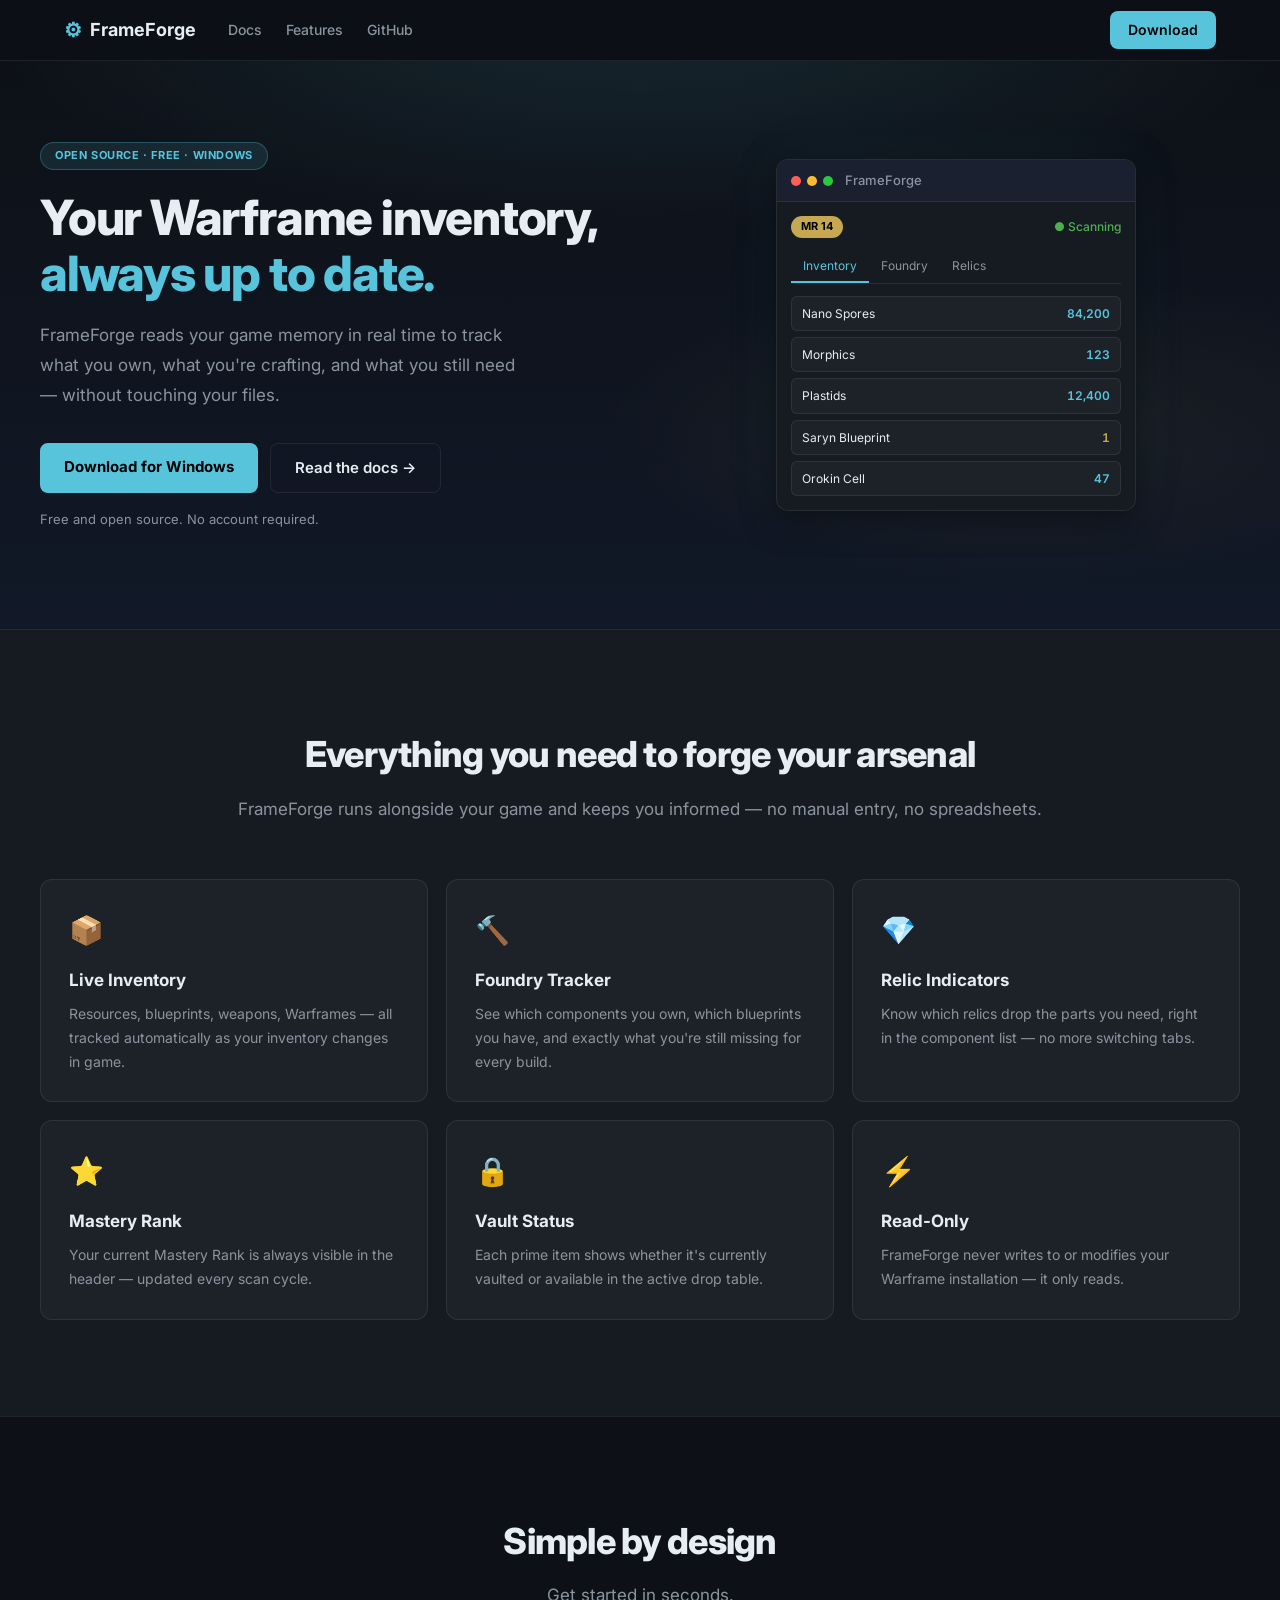
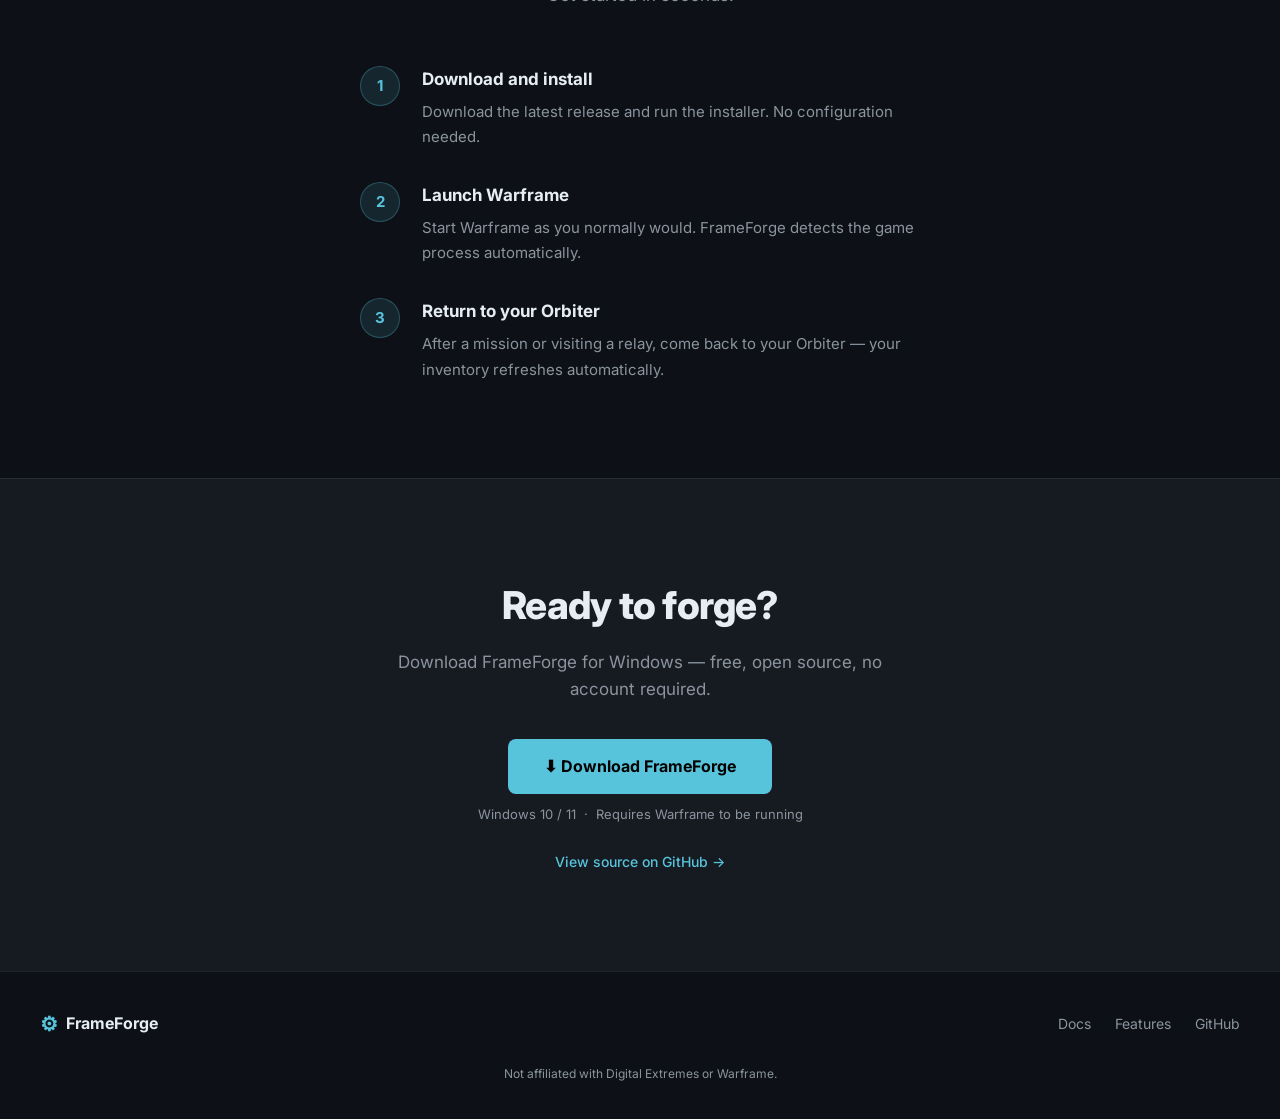
==== index.html @ 362a8614 "First Upload" ====
<!DOCTYPE html>
<html lang="en">
<head>
  <meta charset="UTF-8">
  <meta name="viewport" content="width=device-width, initial-scale=1.0">
  <meta name="description" content="FrameForge — A free Warframe companion app that tracks your inventory, foundry progress, and more in real time.">
  <title>FrameForge — Warframe Companion</title>
  <link rel="preconnect" href="https://fonts.googleapis.com">
  <link rel="preconnect" href="https://fonts.gstatic.com" crossorigin>
  <link href="https://fonts.googleapis.com/css2?family=Inter:wght@400;500;600;700;800&display=swap" rel="stylesheet">
  <link rel="stylesheet" href="css/style.css">
</head>
<body>

  <nav class="nav">
    <div class="nav-inner">
      <a href="index.html" class="nav-logo">
        <span class="logo-icon">⚙</span>
        FrameForge
      </a>
      <div class="nav-links">
        <a href="docs.html">Docs</a>
        <a href="#features">Features</a>
        <a href="https://github.com/Sikewyrm/FrameForge" target="_blank" rel="noopener">GitHub</a>
      </div>
      <a href="#download" class="btn-download">Download</a>
    </div>
  </nav>

  <main>

    <!-- Hero -->
    <section class="hero">
      <div class="hero-bg"></div>
      <div class="hero-inner">
        <div class="hero-text">
          <div class="hero-badge">Open Source · Free · Windows</div>
          <h1 class="hero-title">
            Your Warframe inventory,<br>
            <span class="accent">always up to date.</span>
          </h1>
          <p class="hero-subtitle">
            FrameForge reads your game memory in real time to track what you own,
            what you're crafting, and what you still need — without touching your files.
          </p>
          <div class="hero-actions">
            <a href="#download" class="btn-primary">Download for Windows</a>
            <a href="docs.html" class="btn-outline">Read the docs →</a>
          </div>
          <p class="hero-note">Free and open source. No account required.</p>
        </div>
        <div class="hero-visual">
          <div class="app-preview">
            <div class="preview-bar">
              <span class="preview-dot red"></span>
              <span class="preview-dot yellow"></span>
              <span class="preview-dot green"></span>
              <span class="preview-title">FrameForge</span>
            </div>
            <div class="preview-content">
              <div class="preview-header">
                <span class="preview-mr">MR 14</span>
                <span class="preview-status">● Scanning</span>
              </div>
              <div class="preview-tabs">
                <span class="tab active">Inventory</span>
                <span class="tab">Foundry</span>
                <span class="tab">Relics</span>
              </div>
              <div class="preview-items">
                <div class="preview-item">
                  <span class="item-name">Nano Spores</span>
                  <span class="item-count">84,200</span>
                </div>
                <div class="preview-item">
                  <span class="item-name">Morphics</span>
                  <span class="item-count">123</span>
                </div>
                <div class="preview-item">
                  <span class="item-name">Plastids</span>
                  <span class="item-count">12,400</span>
                </div>
                <div class="preview-item">
                  <span class="item-name">Saryn Blueprint</span>
                  <span class="item-count gold">1</span>
                </div>
                <div class="preview-item">
                  <span class="item-name">Orokin Cell</span>
                  <span class="item-count">47</span>
                </div>
              </div>
            </div>
          </div>
        </div>
      </div>
    </section>

    <!-- Features -->
    <section class="features" id="features">
      <div class="section-inner">
        <div class="section-header">
          <h2>Everything you need to forge your arsenal</h2>
          <p>FrameForge runs alongside your game and keeps you informed — no manual entry, no spreadsheets.</p>
        </div>
        <div class="feature-grid">
          <div class="feature-card">
            <div class="feature-icon">📦</div>
            <h3>Live Inventory</h3>
            <p>Resources, blueprints, weapons, Warframes — all tracked automatically as your inventory changes in game.</p>
          </div>
          <div class="feature-card">
            <div class="feature-icon">🔨</div>
            <h3>Foundry Tracker</h3>
            <p>See which components you own, which blueprints you have, and exactly what you're still missing for every build.</p>
          </div>
          <div class="feature-card">
            <div class="feature-icon">💎</div>
            <h3>Relic Indicators</h3>
            <p>Know which relics drop the parts you need, right in the component list — no more switching tabs.</p>
          </div>
          <div class="feature-card">
            <div class="feature-icon">⭐</div>
            <h3>Mastery Rank</h3>
            <p>Your current Mastery Rank is always visible in the header — updated every scan cycle.</p>
          </div>
          <div class="feature-card">
            <div class="feature-icon">🔒</div>
            <h3>Vault Status</h3>
            <p>Each prime item shows whether it's currently vaulted or available in the active drop table.</p>
          </div>
          <div class="feature-card">
            <div class="feature-icon">⚡</div>
            <h3>Read-Only</h3>
            <p>FrameForge never writes to or modifies your Warframe installation — it only reads.</p>
          </div>
        </div>
      </div>
    </section>

    <!-- How it works -->
    <section class="how-it-works">
      <div class="section-inner">
        <div class="section-header">
          <h2>Simple by design</h2>
          <p>Get started in seconds.</p>
        </div>
        <div class="steps">
          <div class="step">
            <div class="step-number">1</div>
            <div class="step-content">
              <h3>Download and install</h3>
              <p>Download the latest release and run the installer. No configuration needed.</p>
            </div>
          </div>
          <div class="step">
            <div class="step-number">2</div>
            <div class="step-content">
              <h3>Launch Warframe</h3>
              <p>Start Warframe as you normally would. FrameForge detects the game process automatically.</p>
            </div>
          </div>
          <div class="step">
            <div class="step-number">3</div>
            <div class="step-content">
              <h3>Return to your Orbiter</h3>
              <p>After a mission or visiting a relay, come back to your Orbiter — your inventory refreshes automatically.</p>
            </div>
          </div>
        </div>
      </div>
    </section>

    <!-- Download -->
    <section class="download" id="download">
      <div class="section-inner">
        <div class="download-content">
          <h2>Ready to forge?</h2>
          <p>Download FrameForge for Windows — free, open source, no account required.</p>
          <div class="download-actions">
            <a href="https://github.com/Sikewyrm/FrameForge/releases" target="_blank" rel="noopener" class="btn-primary btn-large">
              ⬇ Download FrameForge
            </a>
            <p class="download-note">Windows 10 / 11 &nbsp;·&nbsp; Requires Warframe to be running</p>
          </div>
          <a href="https://github.com/Sikewyrm/FrameForge" target="_blank" rel="noopener" class="github-link">
            View source on GitHub →
          </a>
        </div>
      </div>
    </section>

  </main>

  <footer class="footer">
    <div class="footer-inner">
      <div class="footer-logo">
        <span class="logo-icon">⚙</span>
        FrameForge
      </div>
      <div class="footer-links">
        <a href="docs.html">Docs</a>
        <a href="#features">Features</a>
        <a href="https://github.com/Sikewyrm/FrameForge" target="_blank" rel="noopener">GitHub</a>
      </div>
      <p class="footer-note">Not affiliated with Digital Extremes or Warframe.</p>
    </div>
  </footer>

  <script src="js/main.js"></script>
</body>
</html>
---- css/style.css ----
*, *::before, *::after {
  box-sizing: border-box;
  margin: 0;
  padding: 0;
}

:root {
  --bg:        #0d1117;
  --bg-2:      #161b22;
  --bg-3:      #1a2030;
  --accent:    #58c4dc;
  --accent-dim: rgba(88, 196, 220, 0.12);
  --gold:      #c5a84f;
  --text:      #e6edf3;
  --text-muted: #8b949e;
  --border:    rgba(255, 255, 255, 0.08);
  --card-bg:   rgba(255, 255, 255, 0.03);
  --radius:    12px;
  --radius-sm: 8px;
  --shadow:    0 8px 32px rgba(0, 0, 0, 0.5);
}

html {
  scroll-behavior: smooth;
}

body {
  font-family: 'Inter', -apple-system, BlinkMacSystemFont, 'Segoe UI', sans-serif;
  background: var(--bg);
  color: var(--text);
  line-height: 1.6;
  -webkit-font-smoothing: antialiased;
}

/* ── NAV ─────────────────────────────────────────── */

.nav {
  position: sticky;
  top: 0;
  z-index: 100;
  background: rgba(13, 17, 23, 0.88);
  backdrop-filter: blur(14px);
  -webkit-backdrop-filter: blur(14px);
  border-bottom: 1px solid var(--border);
}

.nav-inner {
  max-width: 1200px;
  margin: 0 auto;
  padding: 0 24px;
  height: 60px;
  display: flex;
  align-items: center;
  gap: 32px;
}

.nav-logo {
  display: flex;
  align-items: center;
  gap: 8px;
  font-weight: 700;
  font-size: 18px;
  color: var(--text);
  text-decoration: none;
  flex-shrink: 0;
}

.logo-icon {
  color: var(--accent);
  font-size: 20px;
}

.nav-links {
  display: flex;
  align-items: center;
  gap: 24px;
  flex: 1;
}

.nav-links a {
  color: var(--text-muted);
  text-decoration: none;
  font-size: 14px;
  font-weight: 500;
  transition: color 0.2s;
}

.nav-links a:hover {
  color: var(--text);
}

.btn-download {
  background: var(--accent);
  color: #000;
  padding: 8px 18px;
  border-radius: var(--radius-sm);
  font-size: 14px;
  font-weight: 600;
  text-decoration: none;
  transition: opacity 0.2s;
  white-space: nowrap;
  flex-shrink: 0;
}

.btn-download:hover {
  opacity: 0.88;
}

/* ── HERO ─────────────────────────────────────────── */

.hero {
  position: relative;
  overflow: hidden;
  padding: 80px 24px 100px;
}

.hero-bg {
  position: absolute;
  inset: 0;
  background:
    radial-gradient(ellipse 80% 60% at 50% -10%, rgba(88, 196, 220, 0.13) 0%, transparent 65%),
    radial-gradient(ellipse 55% 45% at 80% 65%, rgba(197, 168, 79, 0.07) 0%, transparent 60%),
    linear-gradient(180deg, #0d1117 0%, #111827 100%);
  pointer-events: none;
}

.hero-inner {
  position: relative;
  max-width: 1200px;
  margin: 0 auto;
  display: grid;
  grid-template-columns: 1fr 1fr;
  gap: 64px;
  align-items: center;
}

.hero-badge {
  display: inline-block;
  background: var(--accent-dim);
  color: var(--accent);
  border: 1px solid rgba(88, 196, 220, 0.28);
  padding: 4px 14px;
  border-radius: 100px;
  font-size: 11px;
  font-weight: 700;
  letter-spacing: 0.6px;
  text-transform: uppercase;
  margin-bottom: 20px;
}

.hero-title {
  font-size: clamp(30px, 3.8vw, 50px);
  font-weight: 800;
  line-height: 1.15;
  letter-spacing: -0.025em;
  margin-bottom: 20px;
}

.accent {
  color: var(--accent);
}

.hero-subtitle {
  font-size: 17px;
  color: var(--text-muted);
  line-height: 1.75;
  margin-bottom: 32px;
  max-width: 480px;
}

.hero-actions {
  display: flex;
  gap: 12px;
  flex-wrap: wrap;
  margin-bottom: 16px;
}

.btn-primary {
  background: var(--accent);
  color: #000;
  padding: 12px 24px;
  border-radius: var(--radius-sm);
  font-size: 15px;
  font-weight: 700;
  text-decoration: none;
  transition: opacity 0.2s, transform 0.15s;
  display: inline-block;
}

.btn-primary:hover {
  opacity: 0.88;
  transform: translateY(-1px);
}

.btn-outline {
  background: transparent;
  color: var(--text);
  padding: 12px 24px;
  border-radius: var(--radius-sm);
  border: 1px solid var(--border);
  font-size: 15px;
  font-weight: 600;
  text-decoration: none;
  transition: background 0.2s, border-color 0.2s;
  display: inline-block;
}

.btn-outline:hover {
  background: var(--card-bg);
  border-color: rgba(255, 255, 255, 0.18);
}

.hero-note {
  font-size: 13px;
  color: var(--text-muted);
}

/* ── APP PREVIEW MOCKUP ───────────────────────────── */

.hero-visual {
  display: flex;
  justify-content: center;
}

.app-preview {
  width: 100%;
  max-width: 360px;
  background: var(--bg-2);
  border: 1px solid var(--border);
  border-radius: var(--radius);
  box-shadow: var(--shadow), 0 0 60px rgba(88, 196, 220, 0.07);
  overflow: hidden;
}

.preview-bar {
  background: var(--bg-3);
  padding: 10px 14px;
  display: flex;
  align-items: center;
  gap: 6px;
  border-bottom: 1px solid var(--border);
}

.preview-dot {
  width: 10px;
  height: 10px;
  border-radius: 50%;
}
.preview-dot.red    { background: #ff5f57; }
.preview-dot.yellow { background: #febc2e; }
.preview-dot.green  { background: #28c840; }

.preview-title {
  margin-left: 6px;
  font-size: 13px;
  color: var(--text-muted);
  font-weight: 500;
}

.preview-content {
  padding: 14px;
}

.preview-header {
  display: flex;
  align-items: center;
  justify-content: space-between;
  margin-bottom: 12px;
}

.preview-mr {
  background: var(--gold);
  color: #000;
  padding: 2px 10px;
  border-radius: 100px;
  font-size: 11px;
  font-weight: 700;
}

.preview-status {
  font-size: 12px;
  color: #4caf50;
  font-weight: 500;
}

.preview-tabs {
  display: flex;
  border-bottom: 1px solid var(--border);
  margin-bottom: 12px;
}

.tab {
  padding: 6px 12px;
  font-size: 12px;
  color: var(--text-muted);
  border-bottom: 2px solid transparent;
  user-select: none;
}

.tab.active {
  color: var(--accent);
  border-bottom-color: var(--accent);
}

.preview-items {
  display: flex;
  flex-direction: column;
  gap: 6px;
}

.preview-item {
  display: flex;
  justify-content: space-between;
  align-items: center;
  padding: 7px 10px;
  background: var(--card-bg);
  border: 1px solid var(--border);
  border-radius: 6px;
}

.item-name {
  font-size: 12px;
  color: var(--text);
}

.item-count {
  font-size: 12px;
  color: var(--accent);
  font-weight: 600;
  font-variant-numeric: tabular-nums;
}

.item-count.gold {
  color: var(--gold);
}

/* ── FEATURES ─────────────────────────────────────── */

.features {
  padding: 96px 24px;
  background: var(--bg-2);
  border-top: 1px solid var(--border);
}

.section-inner {
  max-width: 1200px;
  margin: 0 auto;
}

.section-header {
  text-align: center;
  margin-bottom: 56px;
}

.section-header h2 {
  font-size: clamp(22px, 2.8vw, 36px);
  font-weight: 800;
  letter-spacing: -0.02em;
  margin-bottom: 12px;
}

.section-header p {
  font-size: 17px;
  color: var(--text-muted);
}

.feature-grid {
  display: grid;
  grid-template-columns: repeat(auto-fit, minmax(300px, 1fr));
  gap: 18px;
}

.feature-card {
  background: var(--card-bg);
  border: 1px solid var(--border);
  border-radius: var(--radius);
  padding: 28px;
  transition: border-color 0.2s, transform 0.2s;
}

.feature-card:hover {
  border-color: rgba(88, 196, 220, 0.28);
  transform: translateY(-2px);
}

.feature-icon {
  font-size: 28px;
  margin-bottom: 14px;
}

.feature-card h3 {
  font-size: 17px;
  font-weight: 700;
  margin-bottom: 8px;
}

.feature-card p {
  font-size: 14px;
  color: var(--text-muted);
  line-height: 1.7;
}

/* ── HOW IT WORKS ─────────────────────────────────── */

.how-it-works {
  padding: 96px 24px;
  border-top: 1px solid var(--border);
}

.steps {
  display: flex;
  flex-direction: column;
  gap: 32px;
  max-width: 560px;
  margin: 0 auto;
}

.step {
  display: flex;
  gap: 22px;
  align-items: flex-start;
}

.step-number {
  width: 40px;
  height: 40px;
  min-width: 40px;
  background: var(--accent-dim);
  border: 1px solid rgba(88, 196, 220, 0.28);
  color: var(--accent);
  border-radius: 50%;
  display: flex;
  align-items: center;
  justify-content: center;
  font-weight: 700;
  font-size: 15px;
}

.step-content h3 {
  font-size: 17px;
  font-weight: 700;
  margin-bottom: 6px;
}

.step-content p {
  color: var(--text-muted);
  font-size: 15px;
  line-height: 1.7;
}

/* ── DOWNLOAD ─────────────────────────────────────── */

.download {
  padding: 96px 24px;
  background: var(--bg-2);
  border-top: 1px solid var(--border);
}

.download-content {
  text-align: center;
  max-width: 540px;
  margin: 0 auto;
}

.download-content h2 {
  font-size: clamp(26px, 3vw, 40px);
  font-weight: 800;
  letter-spacing: -0.02em;
  margin-bottom: 12px;
}

.download-content > p {
  font-size: 17px;
  color: var(--text-muted);
  margin-bottom: 36px;
}

.download-actions {
  display: flex;
  flex-direction: column;
  align-items: center;
  gap: 10px;
  margin-bottom: 24px;
}

.btn-large {
  padding: 15px 36px;
  font-size: 16px;
}

.download-note {
  font-size: 13px;
  color: var(--text-muted);
}

.github-link {
  color: var(--accent);
  text-decoration: none;
  font-size: 14px;
  font-weight: 500;
  transition: opacity 0.2s;
}

.github-link:hover {
  opacity: 0.8;
  text-decoration: underline;
}

/* ── FOOTER ───────────────────────────────────────── */

.footer {
  border-top: 1px solid var(--border);
  padding: 36px 24px;
}

.footer-inner {
  max-width: 1200px;
  margin: 0 auto;
  display: flex;
  align-items: center;
  justify-content: space-between;
  flex-wrap: wrap;
  gap: 16px;
}

.footer-logo {
  display: flex;
  align-items: center;
  gap: 8px;
  font-weight: 700;
  font-size: 16px;
  color: var(--text);
}

.footer-links {
  display: flex;
  gap: 24px;
}

.footer-links a {
  color: var(--text-muted);
  text-decoration: none;
  font-size: 14px;
  transition: color 0.2s;
}

.footer-links a:hover {
  color: var(--text);
}

.footer-note {
  font-size: 12px;
  color: var(--text-muted);
  width: 100%;
  text-align: center;
  padding-top: 8px;
}

/* ── RESPONSIVE ───────────────────────────────────── */

@media (max-width: 820px) {
  .hero-inner {
    grid-template-columns: 1fr;
    gap: 48px;
  }

  .hero-visual {
    order: -1;
  }

  .app-preview {
    max-width: 100%;
  }

  .nav-links {
    display: none;
  }

  .footer-inner {
    flex-direction: column;
    align-items: flex-start;
  }

  .footer-note {
    text-align: left;
  }
}

@media (max-width: 480px) {
  .hero-actions {
    flex-direction: column;
  }

  .btn-primary,
  .btn-outline {
    text-align: center;
  }
}
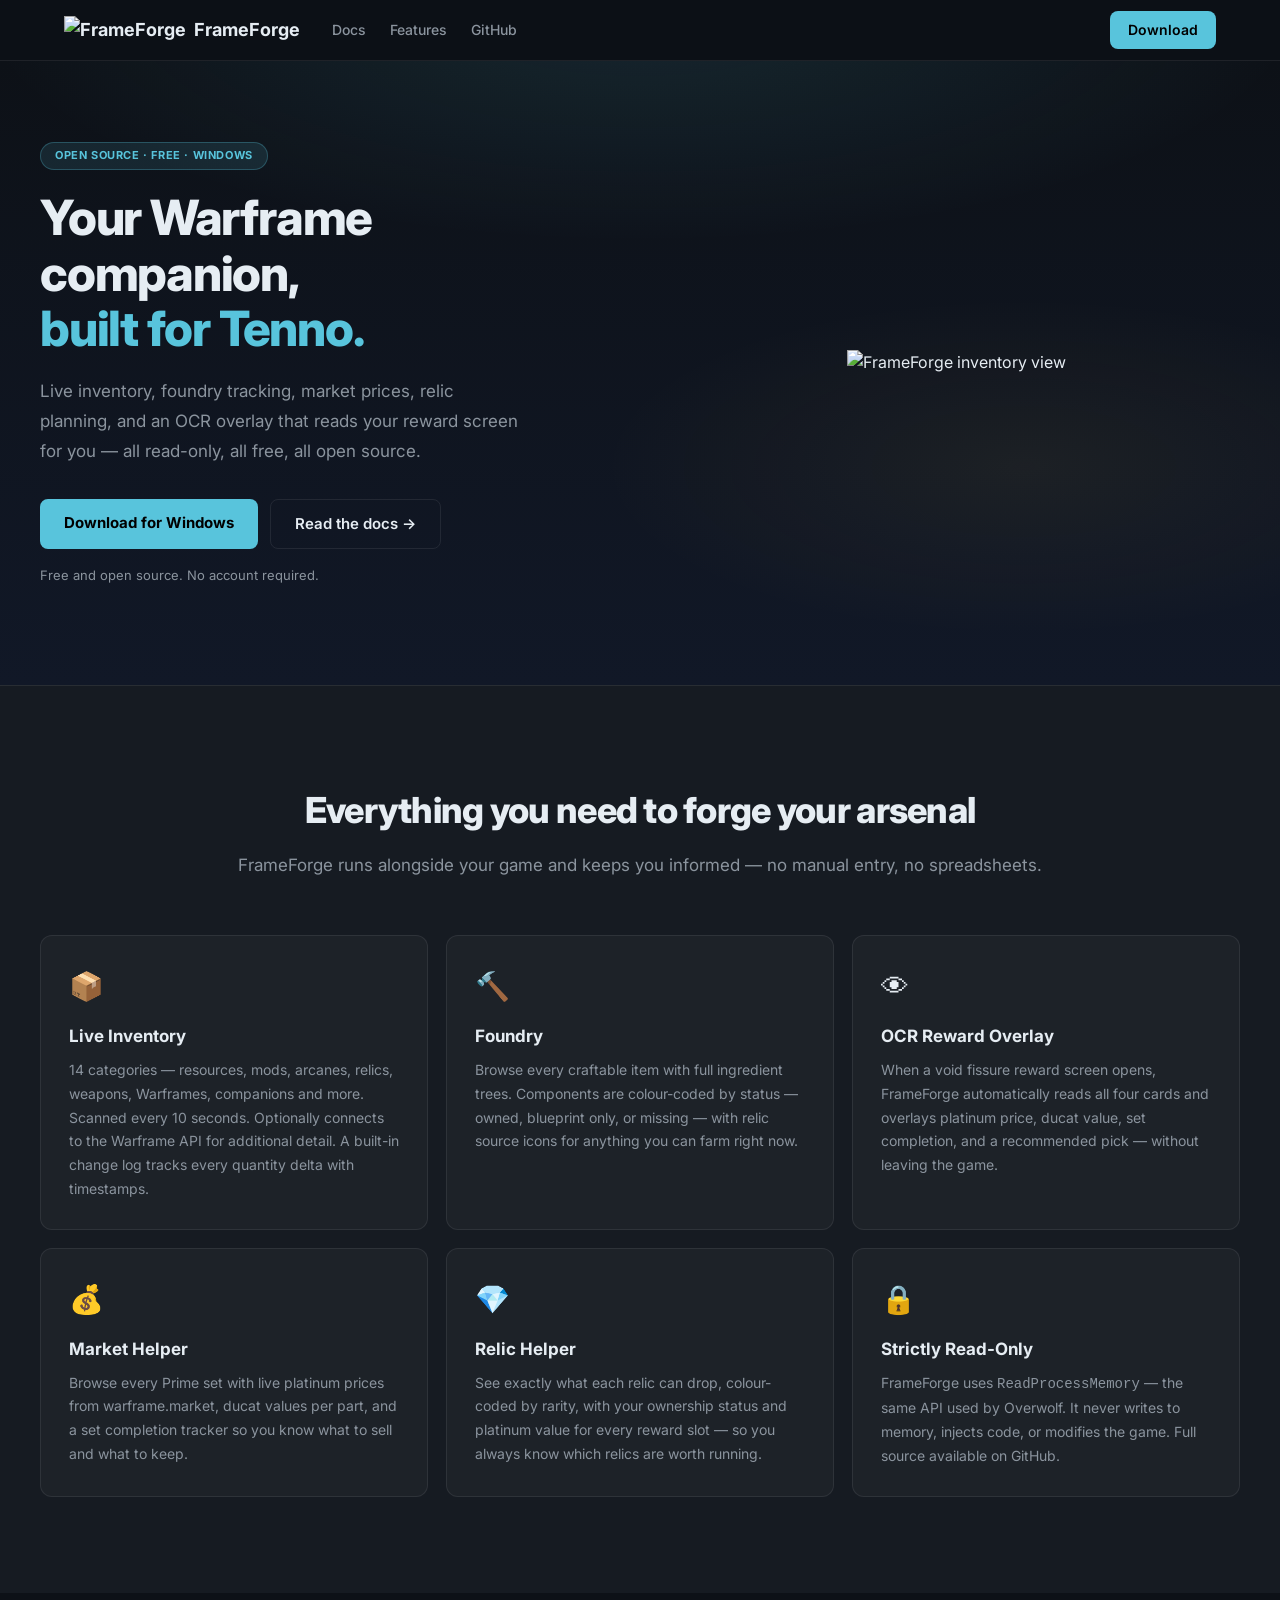
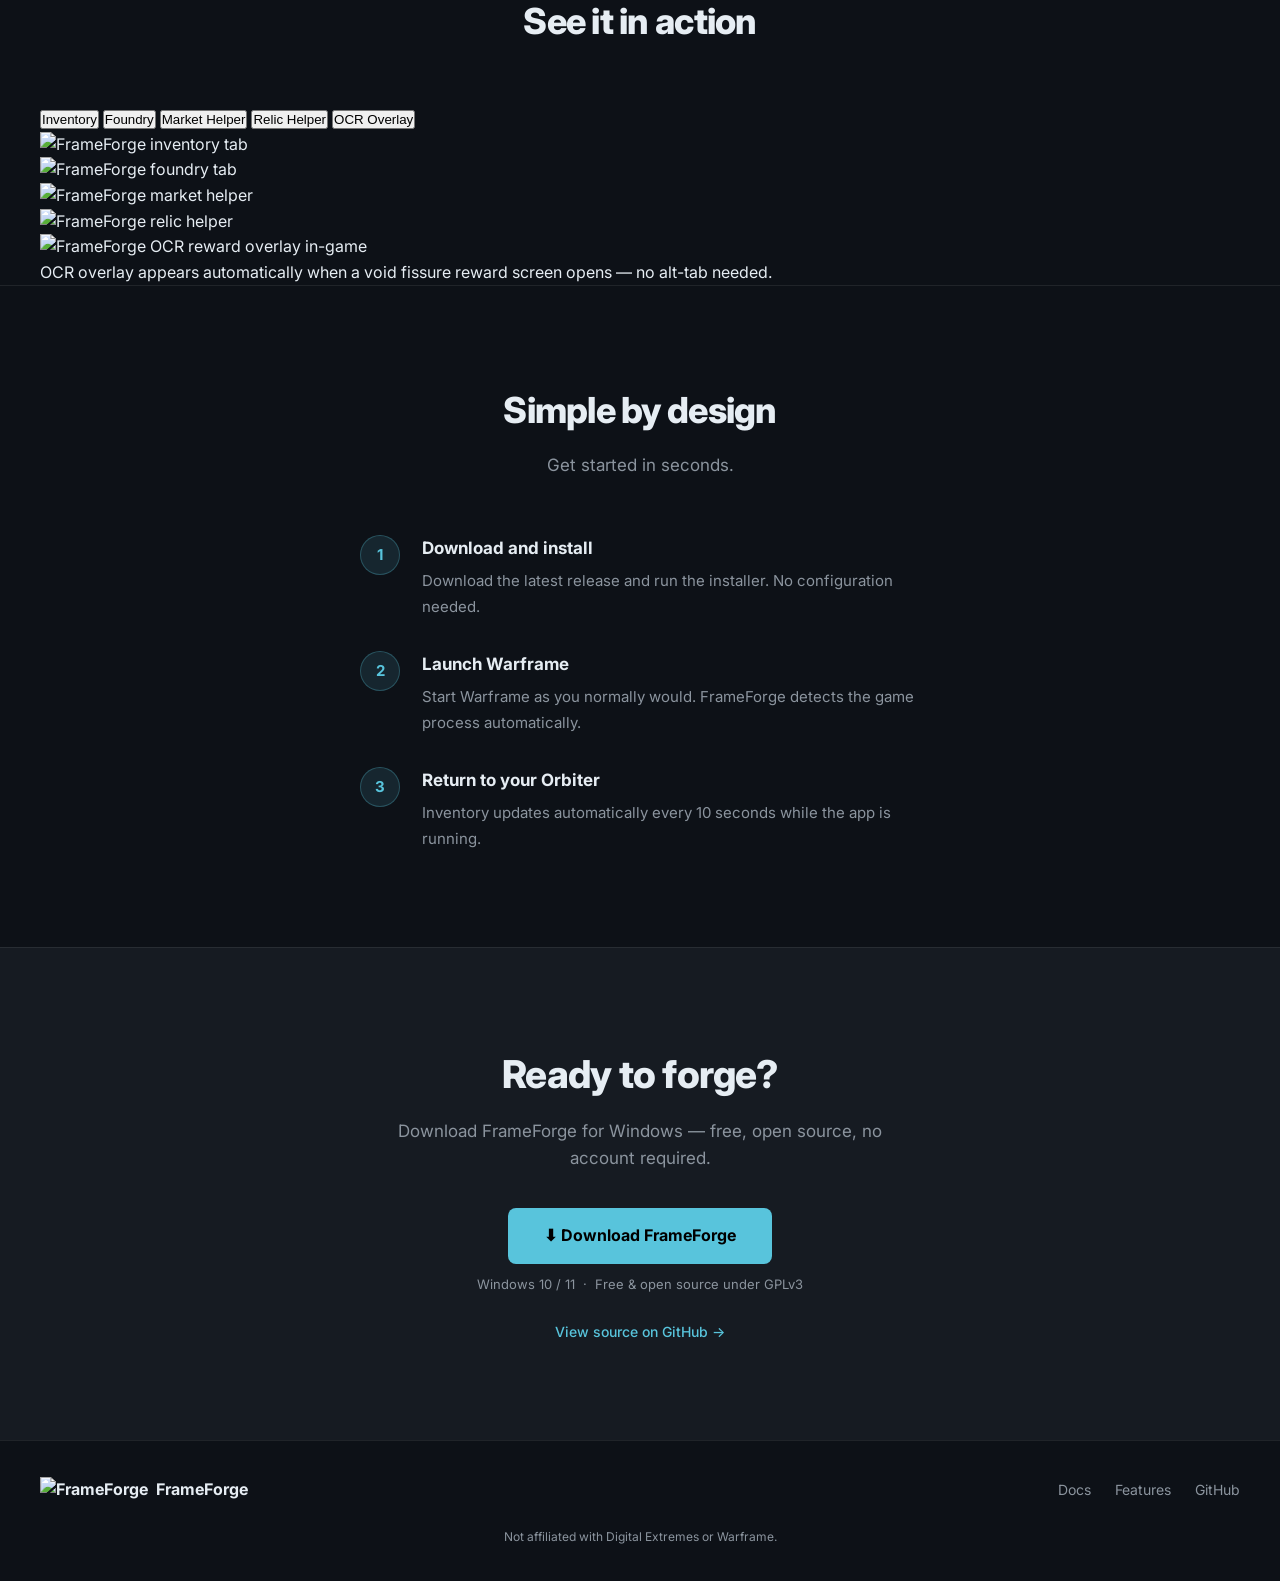
==== commit 97037439: "Correcting Mistakes" ====
--- a/index.html
+++ b/index.html
@@ -3,19 +3,20 @@
 <head>
   <meta charset="UTF-8">
   <meta name="viewport" content="width=device-width, initial-scale=1.0">
-  <meta name="description" content="FrameForge — A free Warframe companion app that tracks your inventory, foundry progress, and more in real time.">
+  <meta name="description" content="FrameForge — Free, open-source Warframe companion app. Live inventory, foundry tracker, market prices, relic helper, and OCR reward overlay.">
   <title>FrameForge — Warframe Companion</title>
   <link rel="preconnect" href="https://fonts.googleapis.com">
   <link rel="preconnect" href="https://fonts.gstatic.com" crossorigin>
   <link href="https://fonts.googleapis.com/css2?family=Inter:wght@400;500;600;700;800&display=swap" rel="stylesheet">
   <link rel="stylesheet" href="css/style.css">
+  <link rel="icon" href="assets/logo.png" type="image/png">
 </head>
 <body>
 
   <nav class="nav">
     <div class="nav-inner">
       <a href="index.html" class="nav-logo">
-        <span class="logo-icon">⚙</span>
+        <img src="assets/logo.png" class="logo-img" alt="FrameForge">
         FrameForge
       </a>
       <div class="nav-links">
@@ -36,12 +37,12 @@
         <div class="hero-text">
           <div class="hero-badge">Open Source · Free · Windows</div>
           <h1 class="hero-title">
-            Your Warframe inventory,<br>
-            <span class="accent">always up to date.</span>
+            Your Warframe companion,<br>
+            <span class="accent">built for Tenno.</span>
           </h1>
           <p class="hero-subtitle">
-            FrameForge reads your game memory in real time to track what you own,
-            what you're crafting, and what you still need — without touching your files.
+            Live inventory, foundry tracking, market prices, relic planning, and an OCR overlay
+            that reads your reward screen for you — all read-only, all free, all open source.
           </p>
           <div class="hero-actions">
             <a href="#download" class="btn-primary">Download for Windows</a>
@@ -50,47 +51,7 @@
           <p class="hero-note">Free and open source. No account required.</p>
         </div>
         <div class="hero-visual">
-          <div class="app-preview">
-            <div class="preview-bar">
-              <span class="preview-dot red"></span>
-              <span class="preview-dot yellow"></span>
-              <span class="preview-dot green"></span>
-              <span class="preview-title">FrameForge</span>
-            </div>
-            <div class="preview-content">
-              <div class="preview-header">
-                <span class="preview-mr">MR 14</span>
-                <span class="preview-status">● Scanning</span>
-              </div>
-              <div class="preview-tabs">
-                <span class="tab active">Inventory</span>
-                <span class="tab">Foundry</span>
-                <span class="tab">Relics</span>
-              </div>
-              <div class="preview-items">
-                <div class="preview-item">
-                  <span class="item-name">Nano Spores</span>
-                  <span class="item-count">84,200</span>
-                </div>
-                <div class="preview-item">
-                  <span class="item-name">Morphics</span>
-                  <span class="item-count">123</span>
-                </div>
-                <div class="preview-item">
-                  <span class="item-name">Plastids</span>
-                  <span class="item-count">12,400</span>
-                </div>
-                <div class="preview-item">
-                  <span class="item-name">Saryn Blueprint</span>
-                  <span class="item-count gold">1</span>
-                </div>
-                <div class="preview-item">
-                  <span class="item-name">Orokin Cell</span>
-                  <span class="item-count">47</span>
-                </div>
-              </div>
-            </div>
-          </div>
+          <img src="assets/inventory.png" alt="FrameForge inventory view" class="hero-screenshot">
         </div>
       </div>
     </section>
@@ -106,32 +67,66 @@
           <div class="feature-card">
             <div class="feature-icon">📦</div>
             <h3>Live Inventory</h3>
-            <p>Resources, blueprints, weapons, Warframes — all tracked automatically as your inventory changes in game.</p>
+            <p>14 categories — resources, mods, arcanes, relics, weapons, Warframes, companions and more. Scanned every 10 seconds. Optionally connects to the Warframe API for additional detail. A built-in change log tracks every quantity delta with timestamps.</p>
           </div>
           <div class="feature-card">
             <div class="feature-icon">🔨</div>
-            <h3>Foundry Tracker</h3>
-            <p>See which components you own, which blueprints you have, and exactly what you're still missing for every build.</p>
+            <h3>Foundry</h3>
+            <p>Browse every craftable item with full ingredient trees. Components are colour-coded by status — owned, blueprint only, or missing — with relic source icons for anything you can farm right now.</p>
+          </div>
+          <div class="feature-card">
+            <div class="feature-icon">👁</div>
+            <h3>OCR Reward Overlay</h3>
+            <p>When a void fissure reward screen opens, FrameForge automatically reads all four cards and overlays platinum price, ducat value, set completion, and a recommended pick — without leaving the game.</p>
+          </div>
+          <div class="feature-card">
+            <div class="feature-icon">💰</div>
+            <h3>Market Helper</h3>
+            <p>Browse every Prime set with live platinum prices from warframe.market, ducat values per part, and a set completion tracker so you know what to sell and what to keep.</p>
           </div>
           <div class="feature-card">
             <div class="feature-icon">💎</div>
-            <h3>Relic Indicators</h3>
-            <p>Know which relics drop the parts you need, right in the component list — no more switching tabs.</p>
-          </div>
-          <div class="feature-card">
-            <div class="feature-icon">⭐</div>
-            <h3>Mastery Rank</h3>
-            <p>Your current Mastery Rank is always visible in the header — updated every scan cycle.</p>
+            <h3>Relic Helper</h3>
+            <p>See exactly what each relic can drop, colour-coded by rarity, with your ownership status and platinum value for every reward slot — so you always know which relics are worth running.</p>
           </div>
           <div class="feature-card">
             <div class="feature-icon">🔒</div>
-            <h3>Vault Status</h3>
-            <p>Each prime item shows whether it's currently vaulted or available in the active drop table.</p>
-          </div>
-          <div class="feature-card">
-            <div class="feature-icon">⚡</div>
-            <h3>Read-Only</h3>
-            <p>FrameForge never writes to or modifies your Warframe installation — it only reads.</p>
+            <h3>Strictly Read-Only</h3>
+            <p>FrameForge uses <code>ReadProcessMemory</code> — the same API used by Overwolf. It never writes to memory, injects code, or modifies the game. Full source available on GitHub.</p>
+          </div>
+        </div>
+      </div>
+    </section>
+
+    <!-- Screenshots -->
+    <section class="screenshots">
+      <div class="section-inner">
+        <div class="section-header">
+          <h2>See it in action</h2>
+        </div>
+        <div class="stab-list">
+          <button class="stab active" data-target="ss-inventory">Inventory</button>
+          <button class="stab" data-target="ss-foundry">Foundry</button>
+          <button class="stab" data-target="ss-market">Market Helper</button>
+          <button class="stab" data-target="ss-relic">Relic Helper</button>
+          <button class="stab" data-target="ss-overlay">OCR Overlay</button>
+        </div>
+        <div class="stab-panels">
+          <div class="stab-panel active" id="ss-inventory">
+            <img src="assets/inventory.png" alt="FrameForge inventory tab">
+          </div>
+          <div class="stab-panel" id="ss-foundry">
+            <img src="assets/foundry.png" alt="FrameForge foundry tab">
+          </div>
+          <div class="stab-panel" id="ss-market">
+            <img src="assets/market.png" alt="FrameForge market helper">
+          </div>
+          <div class="stab-panel" id="ss-relic">
+            <img src="assets/relic-helper.png" alt="FrameForge relic helper">
+          </div>
+          <div class="stab-panel" id="ss-overlay">
+            <img src="assets/relic-overlay.png" alt="FrameForge OCR reward overlay in-game">
+            <p class="screenshot-caption">OCR overlay appears automatically when a void fissure reward screen opens — no alt-tab needed.</p>
           </div>
         </div>
       </div>
@@ -163,7 +158,7 @@
             <div class="step-number">3</div>
             <div class="step-content">
               <h3>Return to your Orbiter</h3>
-              <p>After a mission or visiting a relay, come back to your Orbiter — your inventory refreshes automatically.</p>
+              <p>Inventory updates automatically every 10 seconds while the app is running.</p>
             </div>
           </div>
         </div>
@@ -177,10 +172,10 @@
           <h2>Ready to forge?</h2>
           <p>Download FrameForge for Windows — free, open source, no account required.</p>
           <div class="download-actions">
-            <a href="https://github.com/Sikewyrm/FrameForge/releases" target="_blank" rel="noopener" class="btn-primary btn-large">
+            <a href="https://github.com/Sikewyrm/FrameForge/releases/latest" target="_blank" rel="noopener" class="btn-primary btn-large">
               ⬇ Download FrameForge
             </a>
-            <p class="download-note">Windows 10 / 11 &nbsp;·&nbsp; Requires Warframe to be running</p>
+            <p class="download-note">Windows 10 / 11 &nbsp;·&nbsp; Free &amp; open source under GPLv3</p>
           </div>
           <a href="https://github.com/Sikewyrm/FrameForge" target="_blank" rel="noopener" class="github-link">
             View source on GitHub →
@@ -194,7 +189,7 @@
   <footer class="footer">
     <div class="footer-inner">
       <div class="footer-logo">
-        <span class="logo-icon">⚙</span>
+        <img src="assets/logo.png" class="logo-img" alt="FrameForge">
         FrameForge
       </div>
       <div class="footer-links">
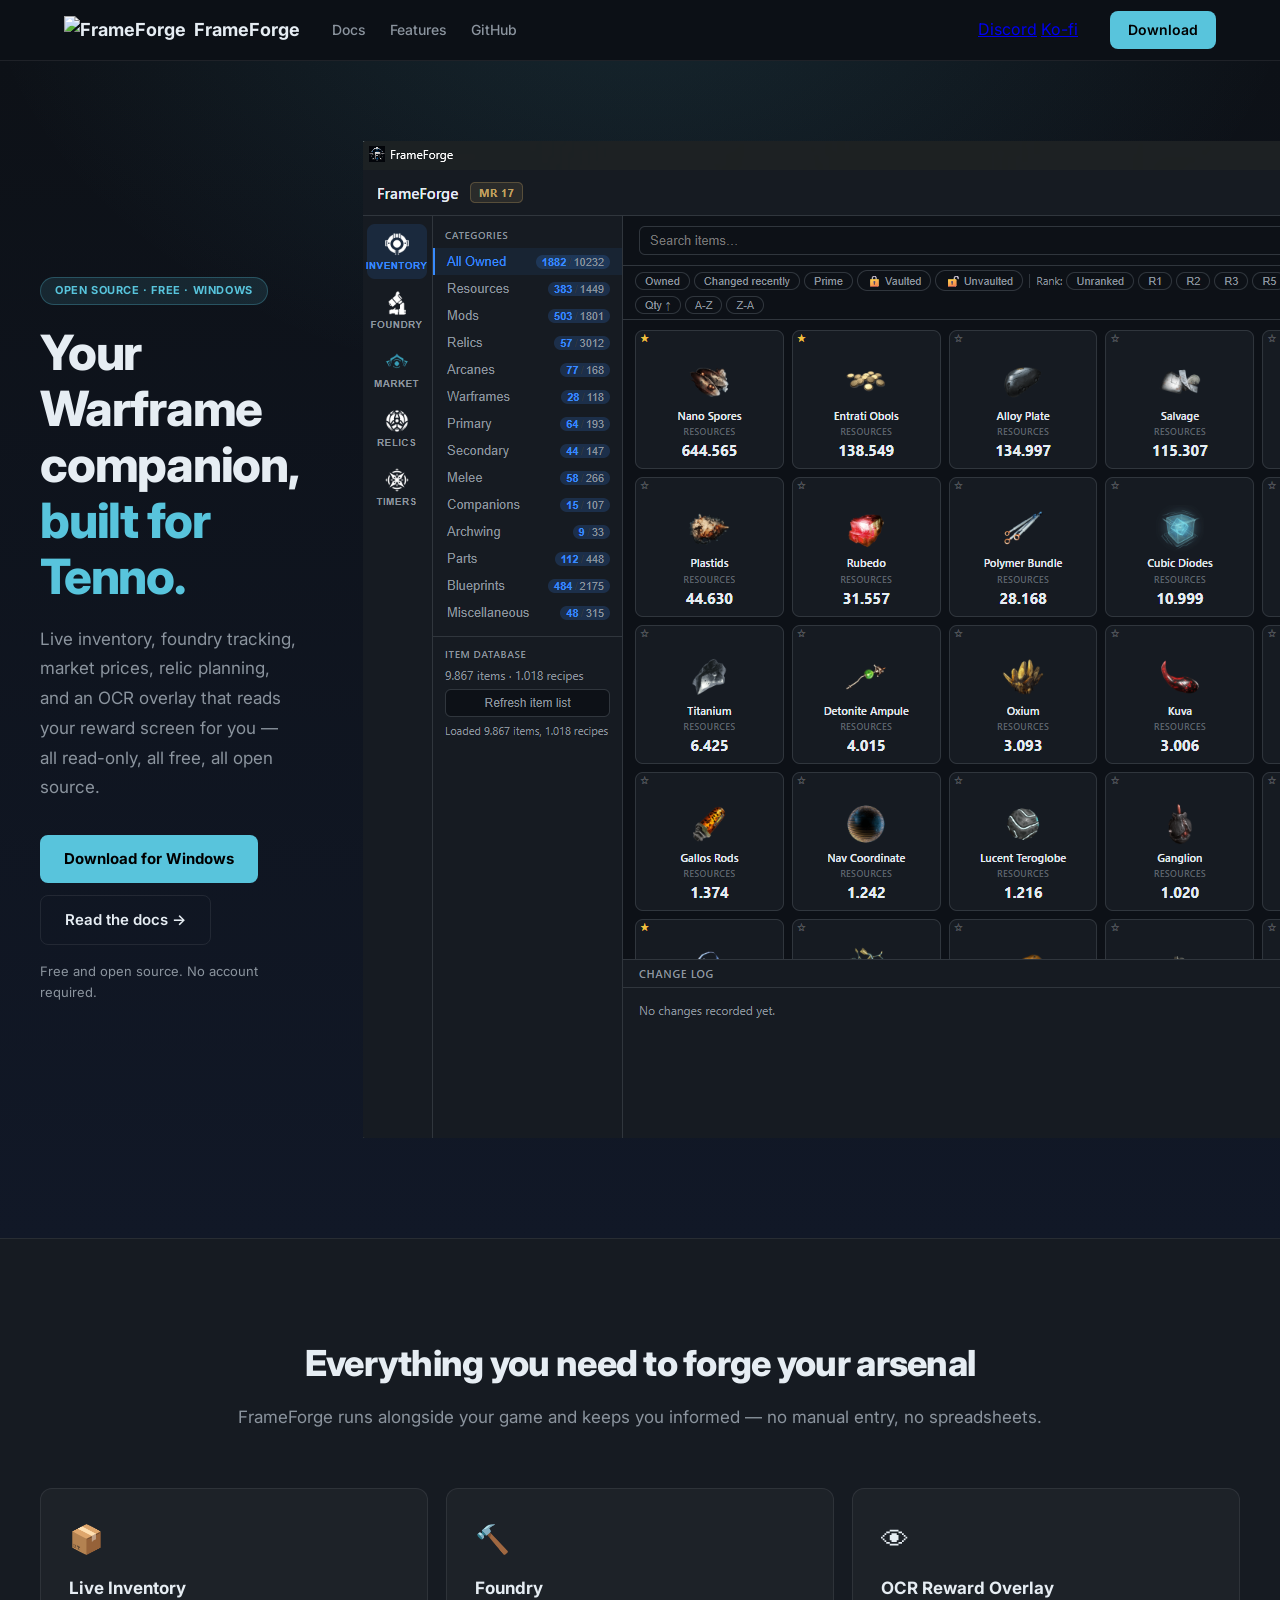
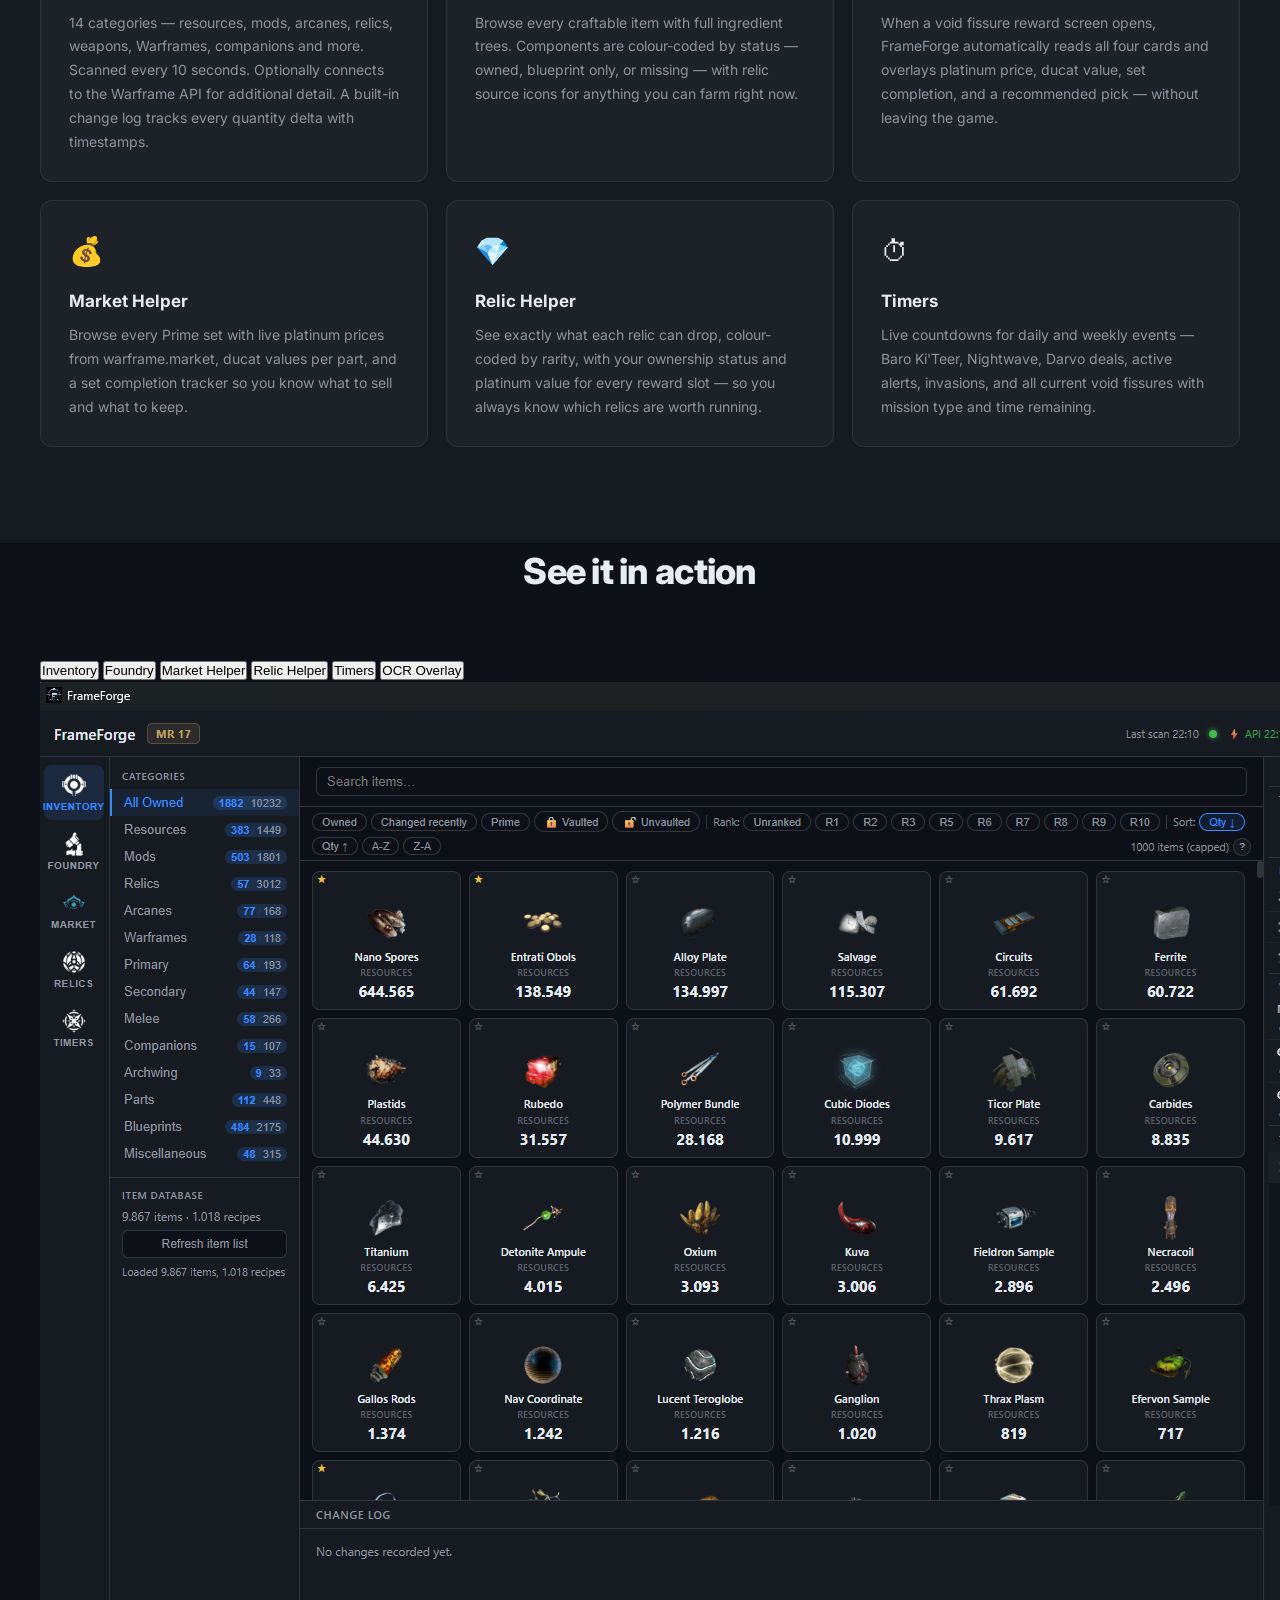
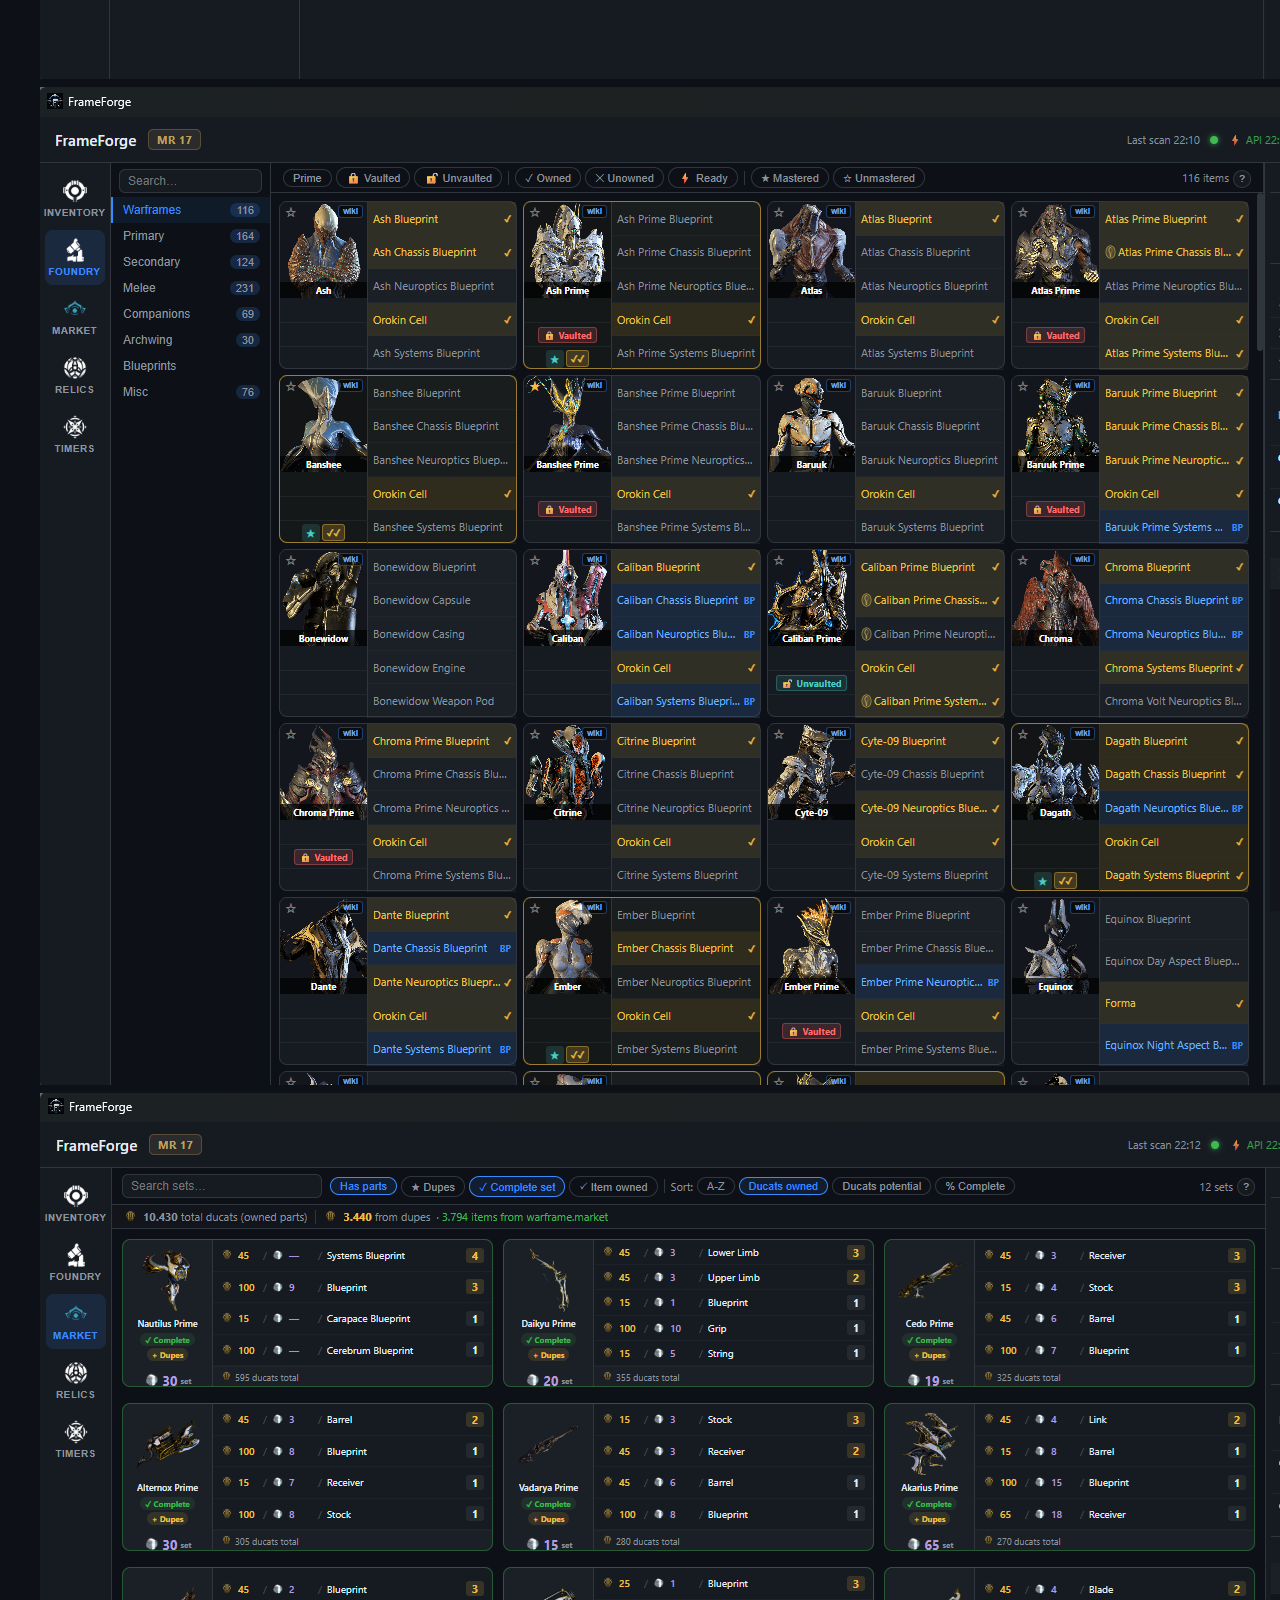
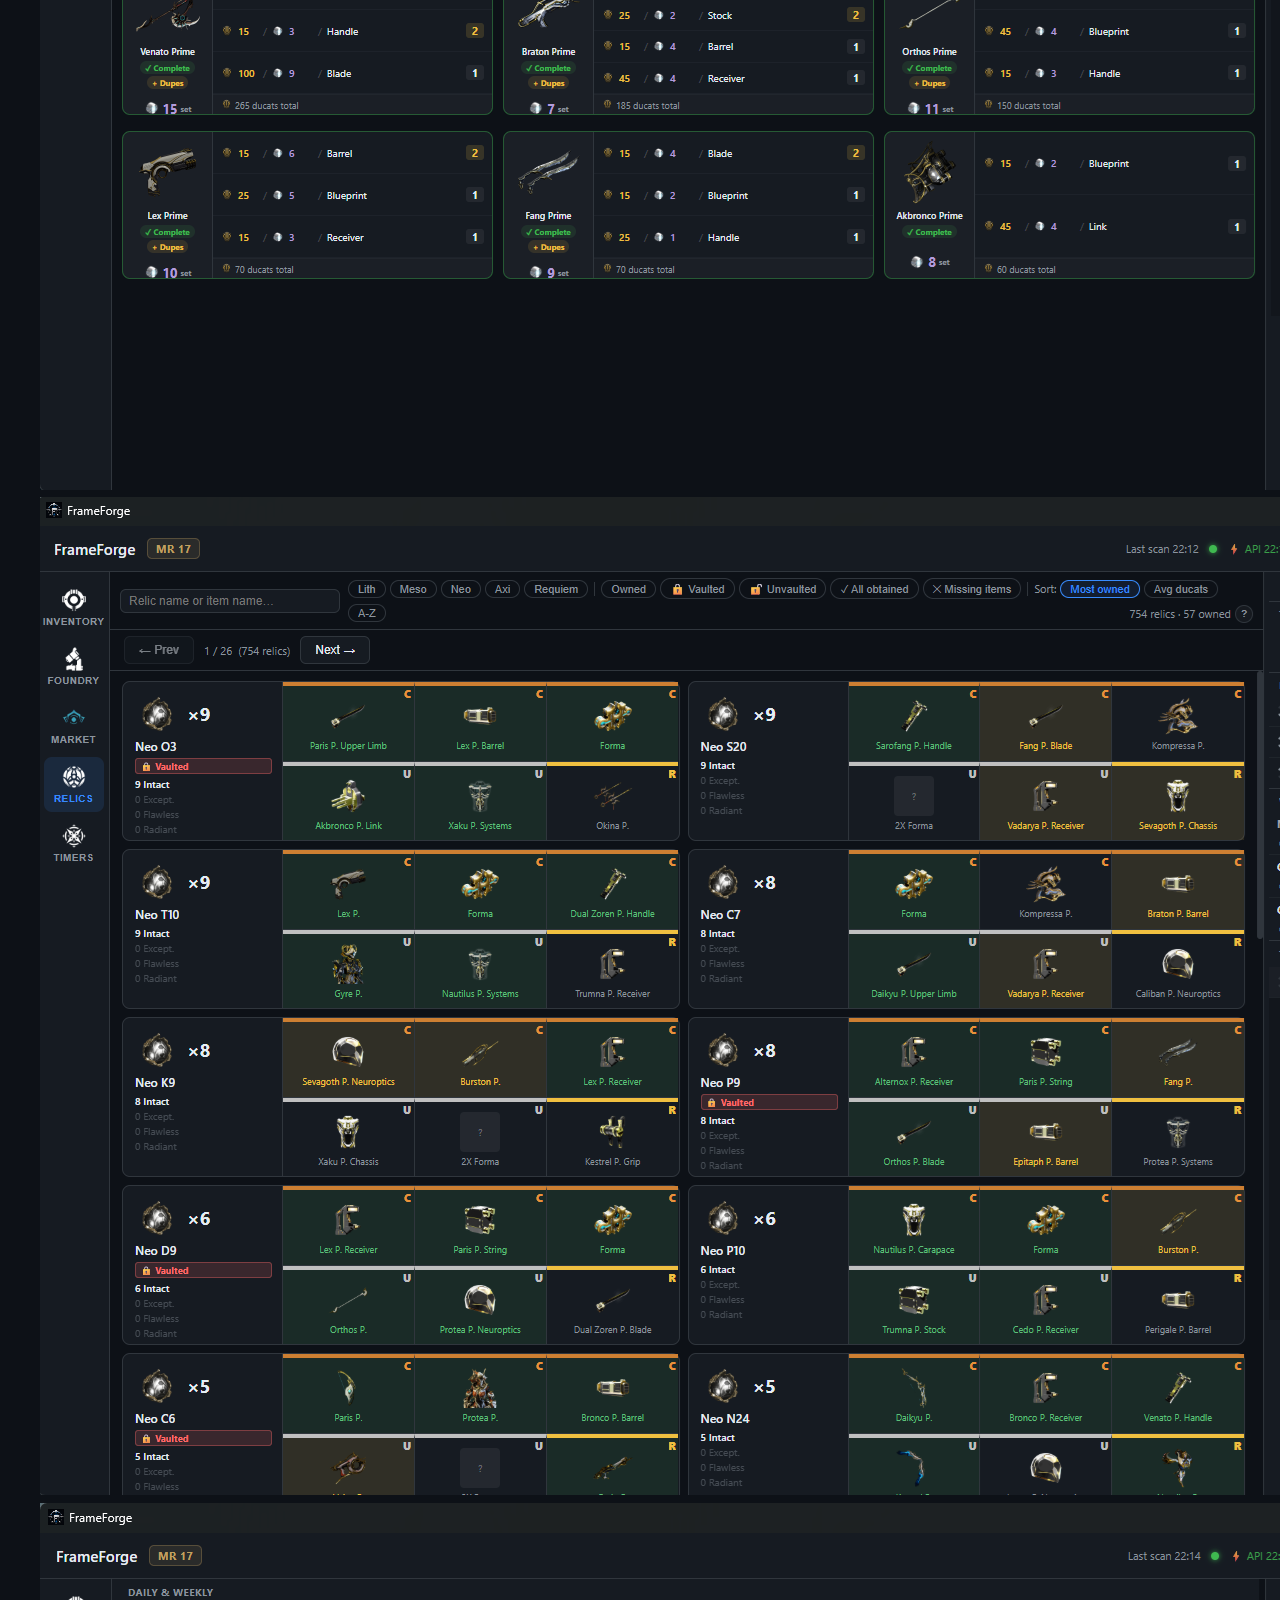
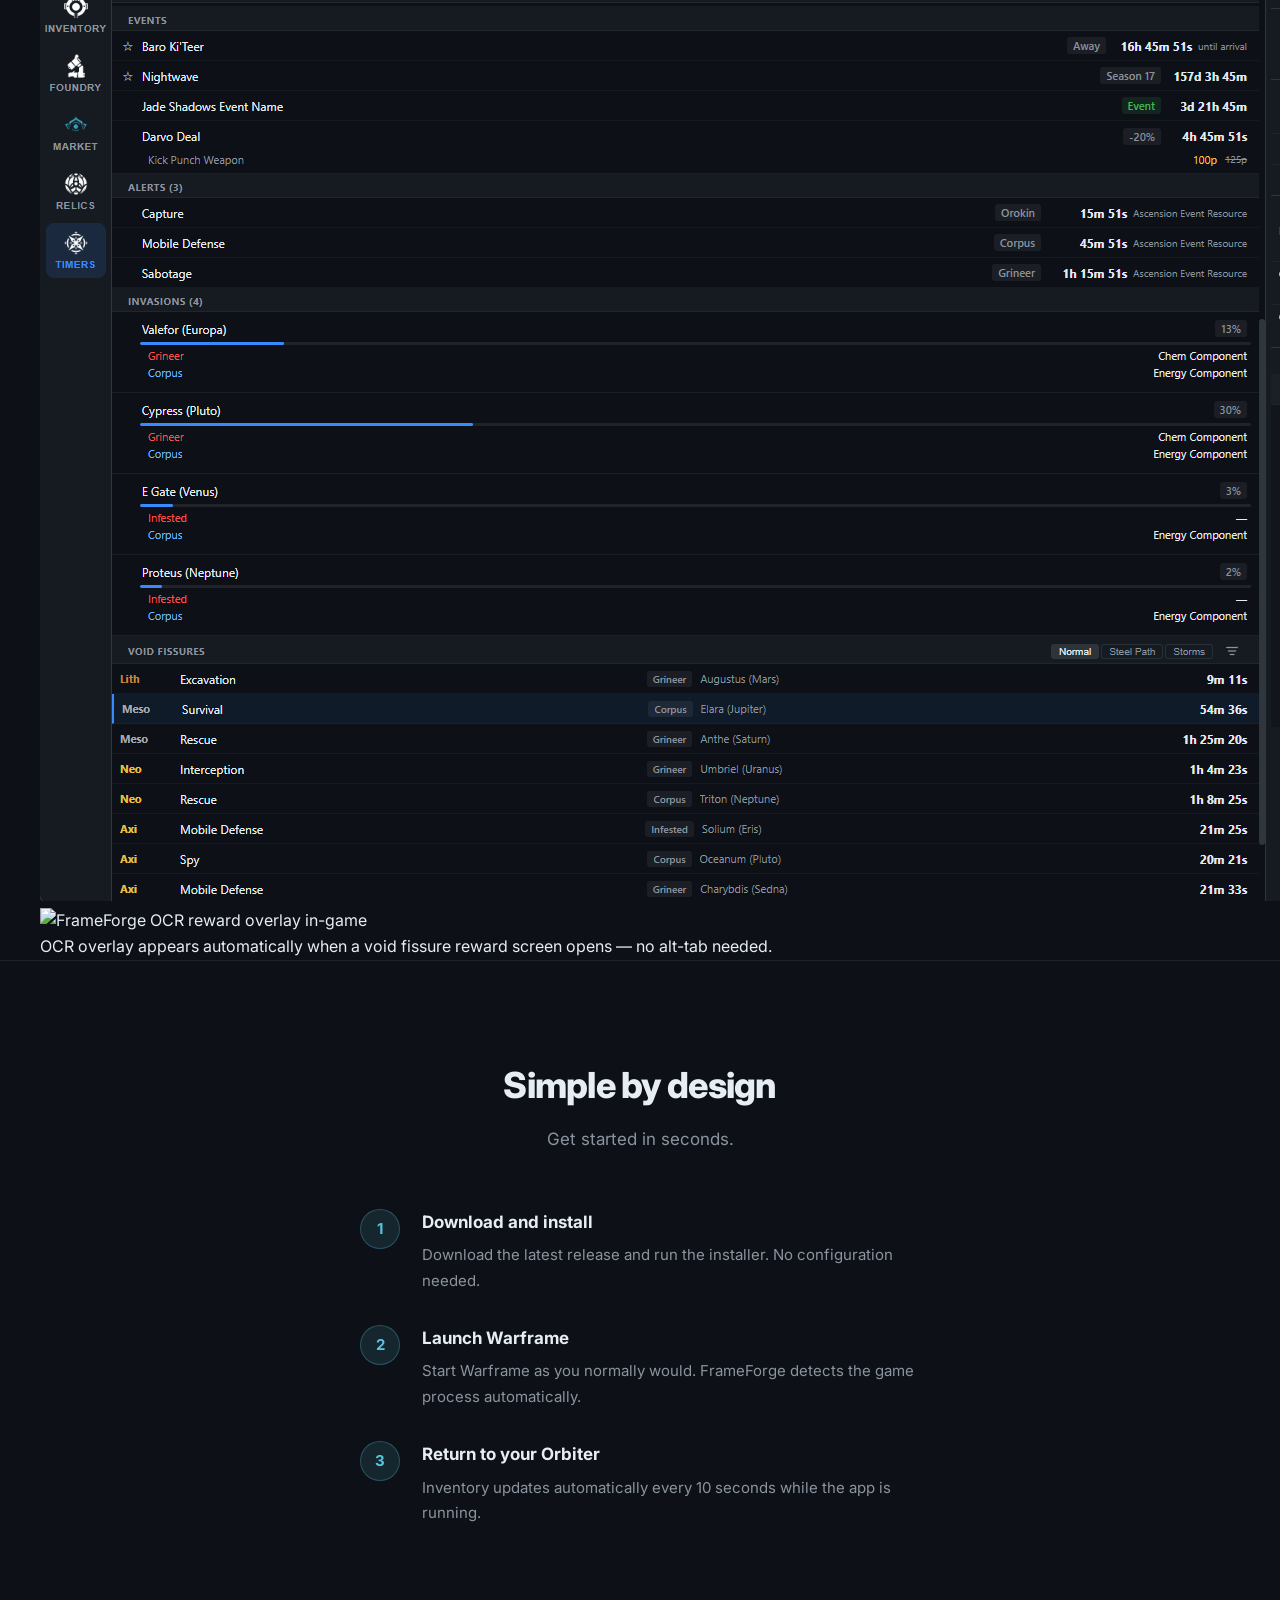
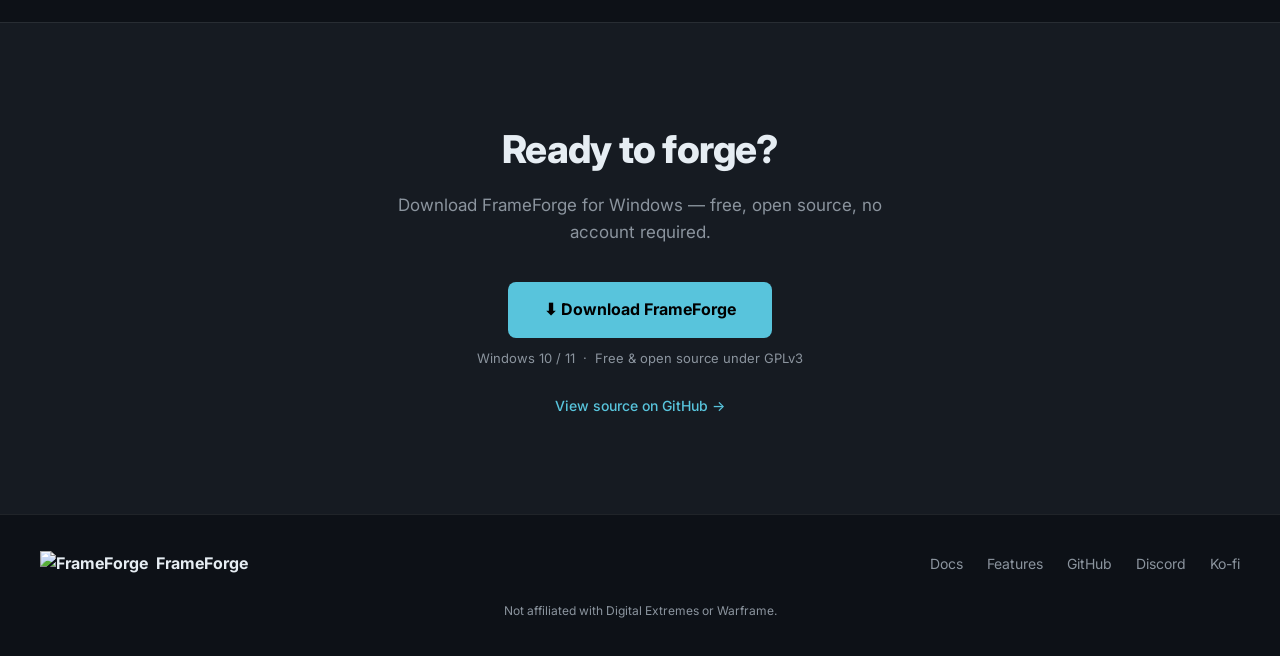
==== commit ac9241c8: "added Timers" ====
--- a/index.html
+++ b/index.html
@@ -23,6 +23,10 @@
         <a href="docs.html">Docs</a>
         <a href="#features">Features</a>
         <a href="https://github.com/Sikewyrm/FrameForge" target="_blank" rel="noopener">GitHub</a>
+      </div>
+      <div class="nav-social">
+        <a href="https://discord.com/invite/7NMsN9J8vy" target="_blank" rel="noopener" class="btn-discord">Discord</a>
+        <a href="https://ko-fi.com/sikewyrm" target="_blank" rel="noopener" class="btn-kofi">Ko-fi</a>
       </div>
       <a href="#download" class="btn-download">Download</a>
     </div>
@@ -90,9 +94,9 @@
             <p>See exactly what each relic can drop, colour-coded by rarity, with your ownership status and platinum value for every reward slot — so you always know which relics are worth running.</p>
           </div>
           <div class="feature-card">
-            <div class="feature-icon">🔒</div>
-            <h3>Strictly Read-Only</h3>
-            <p>FrameForge uses <code>ReadProcessMemory</code> — the same API used by Overwolf. It never writes to memory, injects code, or modifies the game. Full source available on GitHub.</p>
+            <div class="feature-icon">⏱</div>
+            <h3>Timers</h3>
+            <p>Live countdowns for daily and weekly events — Baro Ki'Teer, Nightwave, Darvo deals, active alerts, invasions, and all current void fissures with mission type and time remaining.</p>
           </div>
         </div>
       </div>
@@ -109,6 +113,7 @@
           <button class="stab" data-target="ss-foundry">Foundry</button>
           <button class="stab" data-target="ss-market">Market Helper</button>
           <button class="stab" data-target="ss-relic">Relic Helper</button>
+          <button class="stab" data-target="ss-timers">Timers</button>
           <button class="stab" data-target="ss-overlay">OCR Overlay</button>
         </div>
         <div class="stab-panels">
@@ -123,6 +128,9 @@
           </div>
           <div class="stab-panel" id="ss-relic">
             <img src="assets/relic-helper.png" alt="FrameForge relic helper">
+          </div>
+          <div class="stab-panel" id="ss-timers">
+            <img src="assets/timers.png" alt="FrameForge timers tab">
           </div>
           <div class="stab-panel" id="ss-overlay">
             <img src="assets/relic-overlay.png" alt="FrameForge OCR reward overlay in-game">
@@ -196,6 +204,8 @@
         <a href="docs.html">Docs</a>
         <a href="#features">Features</a>
         <a href="https://github.com/Sikewyrm/FrameForge" target="_blank" rel="noopener">GitHub</a>
+        <a href="https://discord.com/invite/7NMsN9J8vy" target="_blank" rel="noopener">Discord</a>
+        <a href="https://ko-fi.com/sikewyrm" target="_blank" rel="noopener">Ko-fi</a>
       </div>
       <p class="footer-note">Not affiliated with Digital Extremes or Warframe.</p>
     </div>
